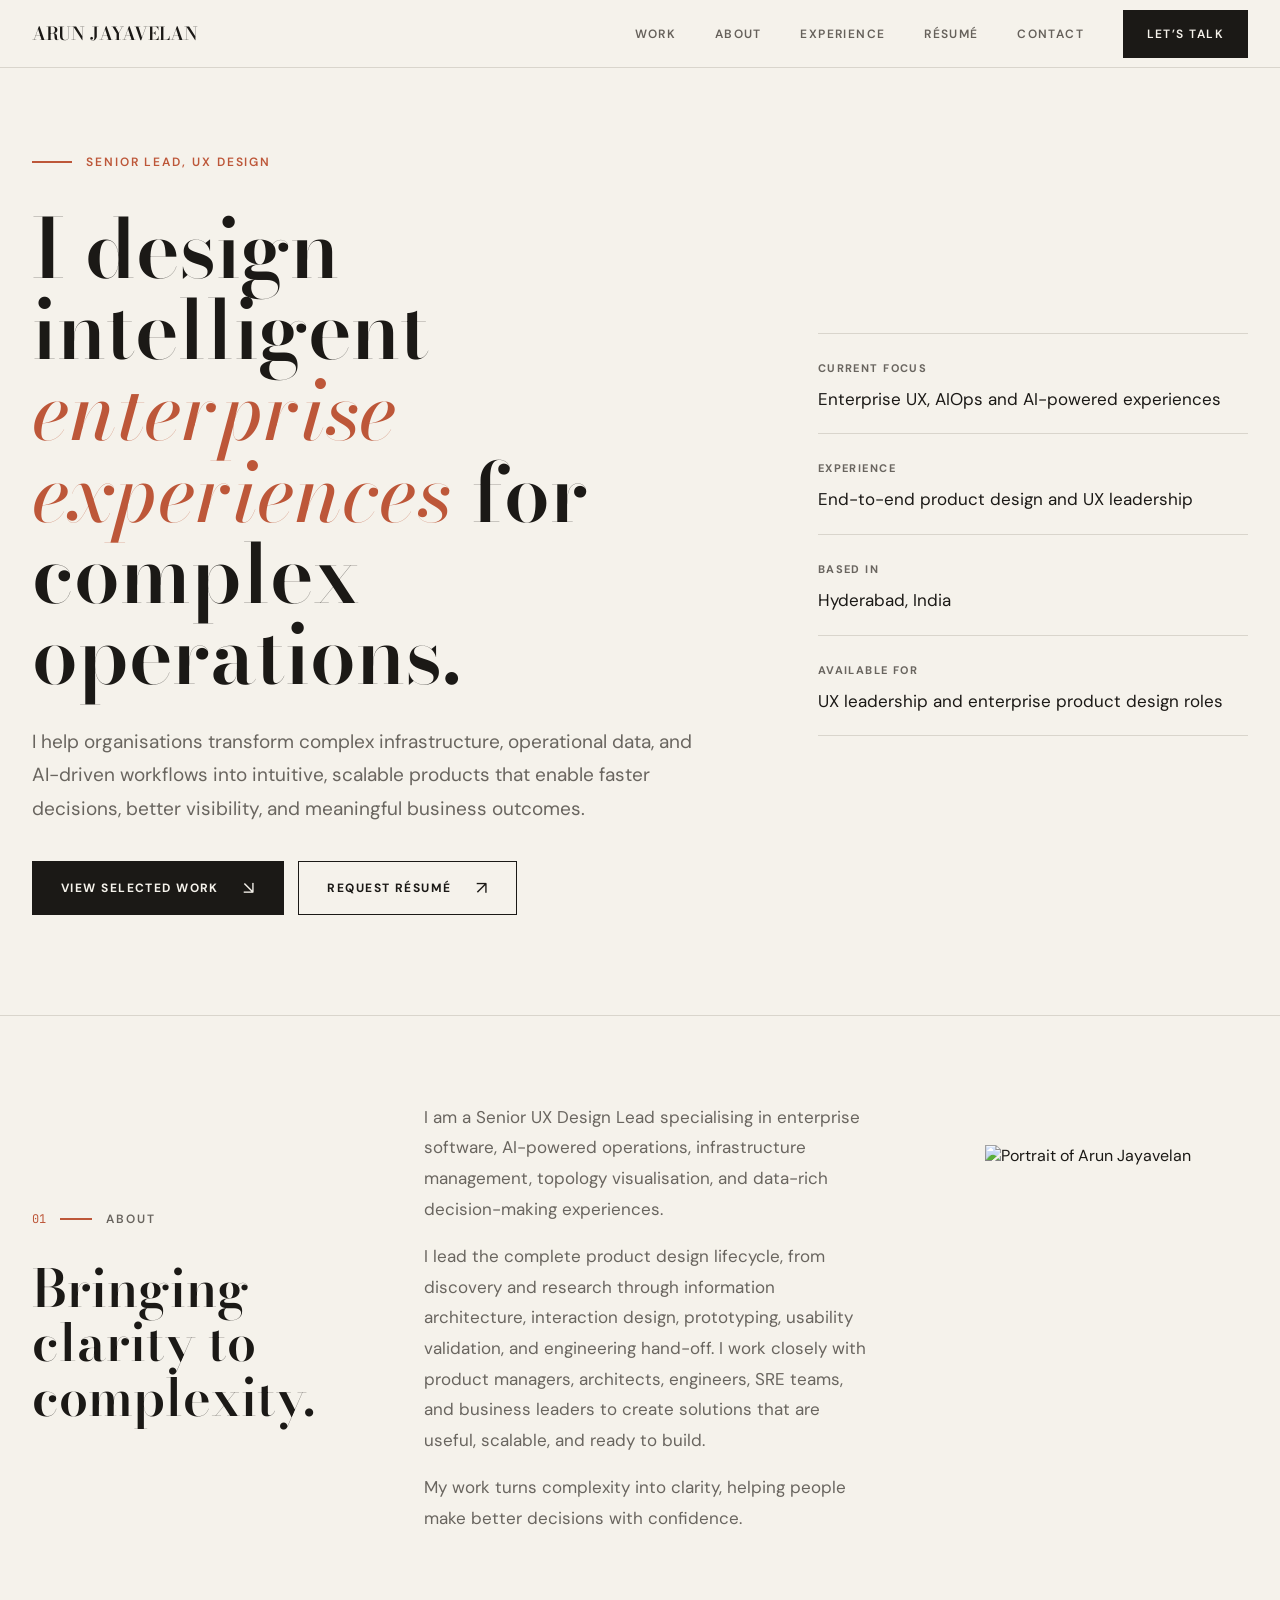
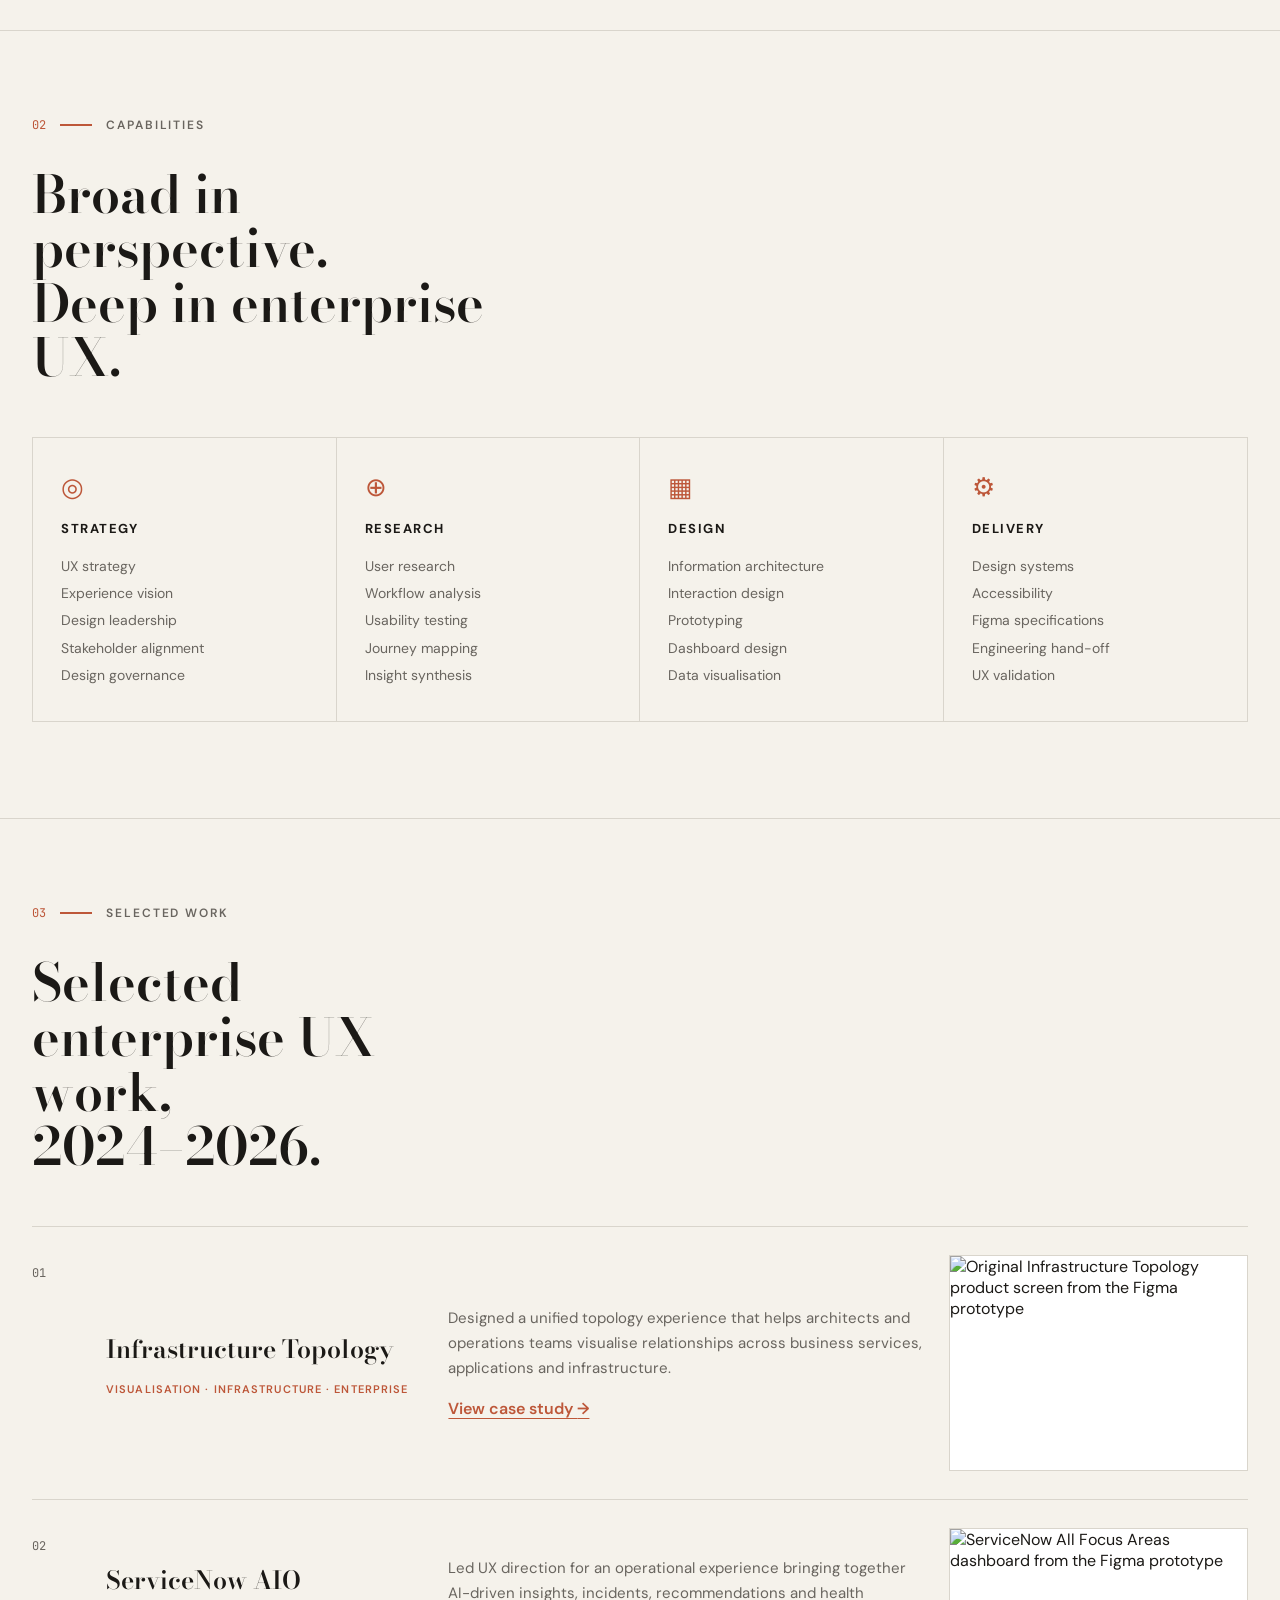
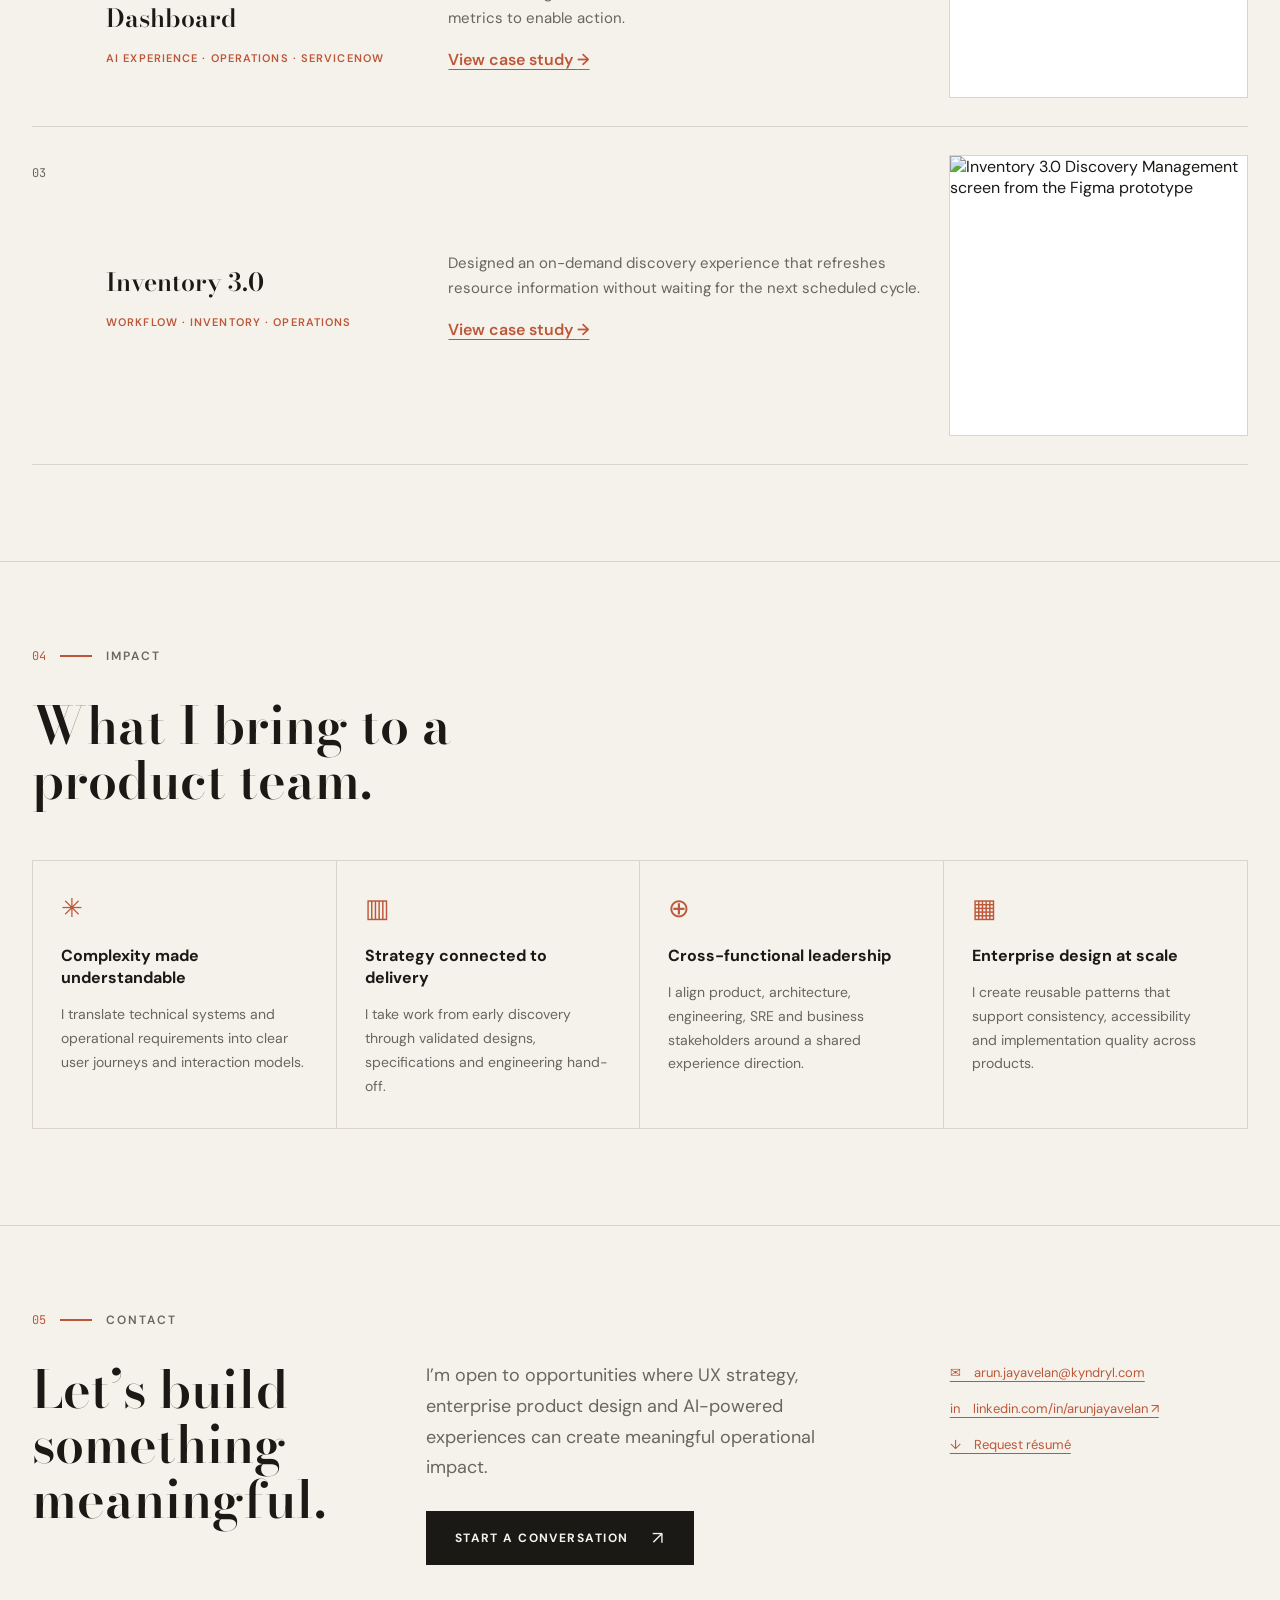
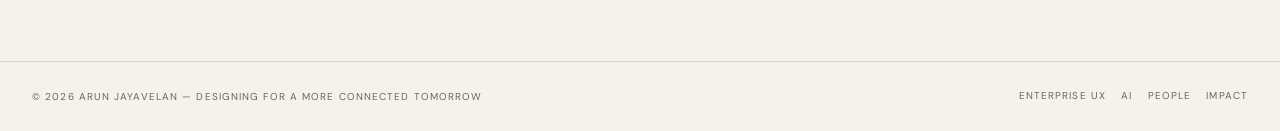
==== portfolio.html @ 4ee58aa1 "Add files via upload" ====
<!doctype html>
<html lang="en">
  <head>
    <meta charset="utf-8" />
    <meta name="viewport" content="width=device-width, initial-scale=1" />
    <meta name="theme-color" content="#f5f2eb" />
    <meta name="description" content="Arun Jayavelan is a senior UX design lead shaping enterprise and AI-powered experiences." />
    <title>Arun Jayavelan | Senior Lead, UX Design</title>
    <link rel="preconnect" href="https://fonts.googleapis.com" />
    <link rel="preconnect" href="https://fonts.gstatic.com" crossorigin />
    <link href="https://fonts.googleapis.com/css2?family=Bodoni+Moda:opsz,wght@6..96,500;6..96,600&family=DM+Sans:wght@400;500;600;700&family=JetBrains+Mono:wght@400;500&display=swap" rel="stylesheet" />
    <link rel="stylesheet" href="portfolio.css?v=20261006-thumbnails" />
  </head>
  <body>
    <a class="skip-link" href="#main">Skip to content</a>
    <header class="site-header">
      <a class="wordmark" href="#top">ARUN JAYAVELAN</a>
      <button class="menu-toggle" type="button" aria-expanded="false" aria-controls="primary-nav" aria-label="Open navigation"><span></span><span></span></button>
      <nav class="primary-nav" id="primary-nav" aria-label="Main navigation">
        <a href="#work">Work</a><a href="#about">About</a><a href="#impact">Experience</a>
        <a href="mailto:arun.jayavelan@kyndryl.com?subject=Resume%20request">Résumé</a><a href="#contact">Contact</a><a class="nav-cta" href="#contact">Let’s talk</a>
      </nav>
    </header>
    <main id="main">
      <section class="hero section-wrap" id="top">
        <div class="hero-copy">
          <p class="eyebrow"><i></i>Senior lead, UX design</p>
          <h1>I design intelligent <em>enterprise experiences</em> for complex operations.</h1>
          <p class="hero-intro">I help organisations transform complex infrastructure, operational data, and AI-driven workflows into intuitive, scalable products that enable faster decisions, better visibility, and meaningful business outcomes.</p>
          <div class="hero-actions"><a class="button button-dark" href="#work">View selected work <span>↘</span></a><a class="button button-outline" href="mailto:arun.jayavelan@kyndryl.com?subject=Resume%20request">Request résumé <span>↗</span></a></div>
        </div>
        <aside class="hero-facts" aria-label="Profile summary">
          <div><span>Current focus</span><p>Enterprise UX, AIOps and AI-powered experiences</p></div><div><span>Experience</span><p>End-to-end product design and UX leadership</p></div><div><span>Based in</span><p>Hyderabad, India</p></div><div><span>Available for</span><p>UX leadership and enterprise product design roles</p></div>
        </aside>
      </section>
      <section class="section about-section" id="about">
        <div class="section-wrap about-grid"><div><p class="section-label"><b>01</b><i></i>About</p><h2>Bringing clarity to complexity.</h2></div><div class="about-copy"><p>I am a Senior UX Design Lead specialising in enterprise software, AI-powered operations, infrastructure management, topology visualisation, and data-rich decision-making experiences.</p><p>I lead the complete product design lifecycle, from discovery and research through information architecture, interaction design, prototyping, usability validation, and engineering hand-off. I work closely with product managers, architects, engineers, SRE teams, and business leaders to create solutions that are useful, scalable, and ready to build.</p><p>My work turns complexity into clarity, helping people make better decisions with confidence.</p></div><img class="portrait-photo" src="assets/figma-originals/arun-portrait-original.png" alt="Portrait of Arun Jayavelan" width="1024" height="1536" loading="lazy" /></div>
      </section>
      <section class="section capabilities-section" id="capabilities"><div class="section-wrap"><p class="section-label"><b>02</b><i></i>Capabilities</p><h2>Broad in perspective.<br />Deep in enterprise UX.</h2><div class="capability-grid">
        <article><span>◎</span><h3>Strategy</h3><p>UX strategy<br />Experience vision<br />Design leadership<br />Stakeholder alignment<br />Design governance</p></article><article><span>⊕</span><h3>Research</h3><p>User research<br />Workflow analysis<br />Usability testing<br />Journey mapping<br />Insight synthesis</p></article><article><span>▦</span><h3>Design</h3><p>Information architecture<br />Interaction design<br />Prototyping<br />Dashboard design<br />Data visualisation</p></article><article><span>⚙</span><h3>Delivery</h3><p>Design systems<br />Accessibility<br />Figma specifications<br />Engineering hand-off<br />UX validation</p></article>
      </div></div></section>
      <section class="section work-section" id="work"><div class="section-wrap"><p class="section-label"><b>03</b><i></i>Selected work</p><h2>Selected enterprise UX work,<br />2024–2026.</h2><div class="project-list">
        <article class="project-row"><span class="project-number">01</span><div class="project-title"><h3>Infrastructure Topology</h3><p>Visualisation · Infrastructure · Enterprise</p></div><div class="project-summary"><p>Designed a unified topology experience that helps architects and operations teams visualise relationships across business services, applications and infrastructure.</p><a href="case-study.html">View case study <span>→</span></a></div><a class="project-visual topology-visual" href="case-study.html" aria-label="Explore Infrastructure Topology case study"><img src="assets/figma-originals/topology-original.png" alt="Original Infrastructure Topology product screen from the Figma prototype" loading="lazy" /></a></article>
        <article class="project-row"><span class="project-number">02</span><div class="project-title"><h3>ServiceNow AIO Dashboard</h3><p>AI experience · Operations · ServiceNow</p></div><div class="project-summary"><p>Led UX direction for an operational experience bringing together AI-driven insights, incidents, recommendations and health metrics to enable action.</p><a href="servicenow-case-study.html">View case study <span>→</span></a></div><a class="project-visual insight-visual" href="servicenow-case-study.html" aria-label="Explore ServiceNow AIO Dashboard"><img src="assets/figma-originals/servicenow-original.png?v=20261006" alt="ServiceNow All Focus Areas dashboard from the Figma prototype" loading="lazy" /></a></article>
        <article class="project-row"><span class="project-number">03</span><div class="project-title"><h3>Inventory 3.0</h3><p>Workflow · Inventory · Operations</p></div><div class="project-summary"><p>Designed an on-demand discovery experience that refreshes resource information without waiting for the next scheduled cycle.</p><a href="inventory-case-study.html">View case study <span>→</span></a></div><a class="project-visual inventory-visual" href="inventory-case-study.html" aria-label="Explore Inventory 3.0"><img src="assets/figma-originals/inventory-original.png?v=20261006" alt="Inventory 3.0 Discovery Management screen from the Figma prototype" loading="lazy" /></a></article>
      </div></div></section>
      <section class="section impact-section" id="impact"><div class="section-wrap"><p class="section-label"><b>04</b><i></i>Impact</p><h2>What I bring to a product team.</h2><div class="impact-grid"><article><span>✳</span><h3>Complexity made understandable</h3><p>I translate technical systems and operational requirements into clear user journeys and interaction models.</p></article><article><span>▥</span><h3>Strategy connected to delivery</h3><p>I take work from early discovery through validated designs, specifications and engineering hand-off.</p></article><article><span>⊕</span><h3>Cross-functional leadership</h3><p>I align product, architecture, engineering, SRE and business stakeholders around a shared experience direction.</p></article><article><span>▦</span><h3>Enterprise design at scale</h3><p>I create reusable patterns that support consistency, accessibility and implementation quality across products.</p></article></div></div></section>
      <section class="section contact-section" id="contact"><div class="section-wrap contact-grid"><div><p class="section-label"><b>05</b><i></i>Contact</p><h2>Let’s build something meaningful.</h2></div><div class="contact-copy"><p>I’m open to opportunities where UX strategy, enterprise product design and AI-powered experiences can create meaningful operational impact.</p><a class="button button-dark" href="mailto:arun.jayavelan@kyndryl.com">Start a conversation <span>↗</span></a></div><address><a href="mailto:arun.jayavelan@kyndryl.com">✉　arun.jayavelan@kyndryl.com</a><a href="https://www.linkedin.com/in/arunjayavelan" target="_blank" rel="noreferrer">in　linkedin.com/in/arunjayavelan ↗</a><a href="mailto:arun.jayavelan@kyndryl.com?subject=Resume%20request">↓　Request résumé</a></address></div></section>
    </main>
    <footer class="site-footer"><span>© 2026 ARUN JAYAVELAN — DESIGNING FOR A MORE CONNECTED TOMORROW</span><span>ENTERPRISE UX　 AI　 PEOPLE　 IMPACT</span></footer>
    <script src="portfolio.js"></script>
  </body>
</html>
---- portfolio.css ----
:root{color-scheme:light;--paper:#f5f2eb;--paper-deep:#ede9df;--ink:#1b1916;--muted:#77736d;--line:#d9d5cc;--accent:#bd5739;--serif:"Bodoni Moda","Times New Roman",serif;--sans:"DM Sans",sans-serif;--mono:"JetBrains Mono",monospace;--page-width:1440px}*{box-sizing:border-box}html{scroll-behavior:smooth;scroll-padding-top:84px}body{margin:0;background:var(--paper);color:var(--ink);font-family:var(--sans);font-size:16px;-webkit-font-smoothing:antialiased}a{color:inherit}p{margin-top:0}.skip-link{position:fixed;z-index:20;left:16px;top:12px;padding:10px 14px;background:var(--ink);color:var(--paper);transform:translateY(-160%)}.skip-link:focus{transform:translateY(0)}.site-header{position:sticky;z-index:10;top:0;min-height:68px;padding:0 max(32px,calc((100vw - var(--page-width))/2));display:flex;align-items:center;justify-content:space-between;gap:32px;background:rgba(245,242,235,.96);border-bottom:1px solid var(--line);backdrop-filter:blur(12px)}.wordmark{text-decoration:none;font-family:var(--serif);font-size:18px;font-weight:600;white-space:nowrap}.primary-nav{display:flex;align-items:center;gap:clamp(20px,3vw,48px)}.primary-nav a{text-decoration:none;font-size:12px;font-weight:600;letter-spacing:.12em;text-transform:uppercase;color:#66615b}.primary-nav a:hover,.primary-nav a:focus-visible{color:var(--accent)}.primary-nav .nav-cta{padding:16px 24px;background:var(--ink);color:var(--paper)}.menu-toggle{display:none}.section-wrap{width:min(calc(100% - 64px),var(--page-width));margin-inline:auto}.hero{min-height:690px;display:grid;grid-template-columns:minmax(0,1.35fr) minmax(310px,.85fr);gap:8vw;align-items:center;padding-block:86px 100px}.eyebrow,.section-label{display:flex;align-items:center;gap:14px;margin:0 0 38px;color:var(--accent);font-size:12px;font-weight:600;letter-spacing:.16em;text-transform:uppercase}.eyebrow i,.section-label i{display:inline-block;width:40px;height:2px;background:var(--accent)}h1,h2,h3{margin-top:0}.hero h1{max-width:820px;margin:0;font-family:var(--serif);font-size:82px;font-weight:600;line-height:.99}.hero h1 em,.case-hero h1 em{color:var(--accent);font-weight:500}.hero-intro{max-width:690px;margin:30px 0 0;color:var(--muted);font-size:19px;line-height:1.75}.hero-actions{display:flex;flex-wrap:wrap;gap:14px;margin-top:36px}.button{display:inline-flex;min-height:54px;align-items:center;justify-content:center;gap:24px;padding:0 28px;border:1px solid var(--ink);font-size:12px;font-weight:700;letter-spacing:.12em;text-decoration:none;text-transform:uppercase;transition:background .2s,color .2s,border-color .2s}.button span{font-size:18px;font-weight:400}.button-dark{background:var(--ink);color:var(--paper)}.button-dark:hover,.button-dark:focus-visible{background:var(--accent);border-color:var(--accent)}.button-outline{background:transparent}.button-outline:hover,.button-outline:focus-visible{background:var(--ink);color:var(--paper)}.hero-facts{border-top:1px solid var(--line)}.hero-facts>div{padding:22px 0;border-bottom:1px solid var(--line)}.hero-facts span,.case-facts span{color:var(--muted);font-size:11px;font-weight:700;letter-spacing:.13em;text-transform:uppercase}.hero-facts p{margin:10px 0 0;font-size:17px;line-height:1.45}.section{border-top:1px solid var(--line);padding-block:86px 96px}.section-label{margin-bottom:34px;color:var(--muted)}.section-label b{color:var(--accent);font-family:var(--mono);font-size:12px;font-weight:400;letter-spacing:0}.section-label i{width:32px}.section h2,.case-section h2{max-width:470px;margin:0;font-family:var(--serif);font-size:52px;font-weight:600;line-height:1.05}.about-grid{display:grid;grid-template-columns:.8fr 1.15fr .75fr;gap:6vw;align-items:center}.about-copy{color:var(--muted);font-size:17px;line-height:1.8}.about-copy p:last-child{margin-bottom:0}.portrait-placeholder{min-height:320px;display:flex;flex-direction:column;align-items:center;justify-content:center;gap:12px;background:#dedbd3;color:var(--accent)}.portrait-placeholder span{font-family:var(--serif);font-size:90px;line-height:1}.portrait-placeholder small{color:#625e58;font-family:var(--mono);font-size:10px}.capabilities-section h2,.work-section h2,.impact-section h2{margin-bottom:52px}.capability-grid,.impact-grid{display:grid;grid-template-columns:repeat(4,1fr);border:1px solid var(--line)}.capability-grid article{min-height:270px;padding:32px 28px;border-right:1px solid var(--line)}.capability-grid article:last-child,.impact-grid article:last-child{border:0}.capability-grid article>span,.impact-grid article>span{display:block;min-height:34px;color:var(--accent);font-size:26px}.capability-grid h3{margin:16px 0;font-size:13px;letter-spacing:.12em;text-transform:uppercase}.capability-grid p{margin:0;color:var(--muted);font-size:14px;line-height:1.95}.project-row{display:grid;grid-template-columns:48px minmax(220px,.9fr) minmax(280px,1.35fr) minmax(230px,.85fr);gap:26px;align-items:center;min-height:220px;padding:28px 0;border-top:1px solid var(--line)}.project-row:last-child{border-bottom:1px solid var(--line)}.project-number{align-self:start;padding-top:10px;color:var(--muted);font-family:var(--mono);font-size:12px}.project-title h3{margin:0 0 14px;font-family:var(--serif);font-size:25px;font-weight:600}.project-title p{margin:0;color:var(--accent);font-size:11px;font-weight:600;letter-spacing:.1em;text-transform:uppercase}.project-summary p{margin:0 0 18px;color:var(--muted);font-size:15px;line-height:1.65}.project-summary a{color:var(--accent);font-weight:600;text-decoration-thickness:1px;text-underline-offset:4px}.project-visual{position:relative;height:144px;overflow:hidden;display:block;background:#e9e5dc;border:1px solid var(--line);text-decoration:none}.visual-arrow{position:absolute;right:10px;top:10px;width:30px;height:30px;display:grid;place-items:center;background:var(--paper);opacity:0;transform:translate(-4px,4px);transition:.2s}.project-visual:hover .visual-arrow{opacity:1;transform:none}.window-head{display:flex;justify-content:space-between;gap:8px;padding:13px;background:#f8f7f3;border-bottom:1px solid var(--line);font-size:9px}.window-head span{color:var(--muted);font-size:8px}.node-map{position:relative;height:105px;margin:8px 16px;background:radial-gradient(circle,#f5f3ed,transparent 68%)}.node-map:before{position:absolute;inset:12px 24px;content:"";background:linear-gradient(30deg,transparent 49.5%,#c5beb3 50%,transparent 50.5%),linear-gradient(150deg,transparent 49.5%,#c5beb3 50%,transparent 50.5%),linear-gradient(90deg,transparent 49.5%,#c5beb3 50%,transparent 50.5%)}.node-map i{position:absolute;width:13px;height:13px;border:2px solid #6d9c7b;border-radius:50%;background:#edf4eb}.node-map i:nth-child(1){left:9%;top:10%}.node-map i:nth-child(2){left:28%;top:46%;border-color:var(--accent)}.node-map i:nth-child(3){left:45%;top:14%}.node-map i:nth-child(4){left:65%;top:43%;border-color:var(--accent)}.node-map i:nth-child(5){right:7%;top:12%}.node-map i:nth-child(6){left:8%;bottom:7%}.node-map i:nth-child(7){left:48%;bottom:8%}.node-map i:nth-child(8){right:10%;bottom:10%}.node-map i:nth-child(n+9){width:8px;height:8px}.node-map i:nth-child(9){left:18%;top:68%}.node-map i:nth-child(10){left:38%;top:60%}.node-map i:nth-child(11){left:60%;top:14%}.node-map i:nth-child(12){left:82%;top:62%}.node-map i:nth-child(13){left:20%;top:20%}.node-map i:nth-child(14){left:77%;top:28%}.insight-visual{padding:12px;background:#f9f8f4}.insight-head{display:flex;justify-content:space-between;padding:6px;background:#eeece8;font-size:10px}.insight-head span{color:var(--accent);font-size:17px}.metric-row{display:grid;grid-template-columns:repeat(3,1fr);gap:6px;margin-top:8px}.metric-row i{padding:7px;background:white;border:1px solid var(--line);font-style:normal}.metric-row small,.metric-row b{display:block}.metric-row small{color:var(--muted);font-size:6px}.metric-row b{margin-top:5px;color:var(--accent);font-size:14px}.insight-bars{display:flex;gap:5px;margin-top:7px}.insight-bars i{height:23px;flex:1;background:#e8e4dc}.inventory-visual img{width:100%;height:100%;object-fit:cover;object-position:center 36%}.impact-grid article{min-height:250px;padding:30px 28px;border-right:1px solid var(--line)}.impact-grid h3{margin:20px 0 14px;font-size:16px;line-height:1.4}.impact-grid p{margin:0;color:var(--muted);font-size:14px;line-height:1.7}.contact-grid{display:grid;grid-template-columns:.85fr 1.2fr .8fr;gap:6vw;align-items:start}.contact-grid h2{max-width:400px}.contact-copy{padding-top:48px}.contact-copy p{margin-bottom:28px;color:var(--muted);font-size:18px;line-height:1.7}.contact-grid address{display:grid;gap:18px;padding-top:52px;font-style:normal}.contact-grid address a{color:var(--accent);font-size:13px;text-underline-offset:4px;overflow-wrap:anywhere}.site-footer{min-height:70px;display:flex;justify-content:space-between;gap:20px;align-items:center;padding:18px max(32px,calc((100vw - var(--page-width))/2));border-top:1px solid var(--line);color:var(--muted);font-size:10px;letter-spacing:.11em}
.secondary-cases{padding-block:30px}.secondary-case{display:grid;grid-template-columns:.42fr 1fr .8fr;gap:8vw;align-items:center;padding-block:70px;border-bottom:1px solid var(--line);scroll-margin-top:90px}.secondary-case .section-label{align-self:start}.secondary-case h2{margin:0 0 20px;font-family:var(--serif);font-size:38px;line-height:1.08}.secondary-case p:not(.section-label):not(.secondary-meta){color:var(--muted);font-size:15px;line-height:1.75}.secondary-case .secondary-meta{color:var(--accent);font-size:10px;font-weight:600;letter-spacing:.1em;text-transform:uppercase}.secondary-case .back-link{margin:12px 0 0}.secondary-visual{width:100%;height:180px;border:1px solid var(--line)}.inventory-image{object-fit:cover;object-position:center 33%}.secondary-visual.insight-visual{padding:12px;background:#f9f8f4}
/* Case study */
.back-link{display:inline-block;margin-bottom:50px;color:var(--muted);font-family:var(--mono);font-size:11px;text-decoration:none}.back-link:hover{color:var(--accent)}.case-hero{padding-block:48px 0}.case-hero-grid{display:grid;grid-template-columns:minmax(0,.9fr) minmax(450px,1.1fr);gap:6vw;align-items:center}.case-hero .eyebrow{margin-bottom:30px}.case-hero h1{margin:0;font-family:var(--serif);font-size:68px;font-weight:600;line-height:1.02}.case-deck{max-width:590px;margin:25px 0 0;color:var(--muted);font-size:18px;line-height:1.7}.case-preview{padding:18px;background:#e8e4dc;border:1px solid var(--line)}.preview-toolbar{display:flex;justify-content:space-between;gap:12px;padding:12px;background:#f8f7f3;font-size:10px}.preview-toolbar span,.preview-meta{color:var(--muted)}.preview-meta{display:flex;justify-content:space-between;gap:10px;padding:12px;font-family:var(--mono);font-size:8px}.network-canvas{padding:10px;background:#f9f8f4}.network-canvas svg{display:block;width:100%;height:auto}.network-links{fill:none;stroke:#c6c1b8;stroke-width:1.5}.node circle{fill:#f9f8f4;stroke-width:3}.node.healthy circle{stroke:#6d9c7b}.node.critical circle{fill:#f4e7e2;stroke:var(--accent)}.node.unknown circle{stroke:#aaa59c}.node-labels{fill:#615d56;font:9px var(--sans)}.case-preview>small{display:block;padding:9px 10px;color:var(--muted);font-family:var(--mono);font-size:8px}.case-facts{display:grid;grid-template-columns:1.1fr .6fr 1.2fr 1fr;gap:35px;margin-top:58px;padding:24px 0 30px;border-block:1px solid var(--line)}.case-facts p{margin:10px 0 0;font-size:14px;line-height:1.6}.case-section{display:grid;grid-template-columns:.42fr 1fr;gap:8vw;padding-block:96px;border-bottom:1px solid var(--line)}.case-section>.section-label{align-self:start;margin-top:10px}.case-section h2{max-width:none;margin-bottom:28px;font-size:42px}.case-body>p{max-width:900px;color:var(--muted);font-size:16px;line-height:1.85}.stakeholder-table{margin-top:36px;border:1px solid var(--line)}.stakeholder-table>div{display:grid;grid-template-columns:.55fr 1.45fr;gap:20px;padding:14px 18px;border-bottom:1px solid var(--line);font-size:14px}.stakeholder-table>div:last-child{border:0}.stakeholder-table .table-head{background:var(--paper-deep);font-family:var(--mono);font-size:10px;letter-spacing:.08em;text-transform:uppercase}.prompt-band,.outcome-band{background:var(--ink);color:var(--paper)}.prompt-band{padding-block:76px 84px}.prompt-band .section-label,.outcome-band .section-label{color:#d28b72}.prompt-band blockquote{max-width:1040px;margin:0;font-family:var(--serif);font-size:45px;font-style:italic;line-height:1.28}.principle-grid{display:grid;grid-template-columns:repeat(3,1fr);border:1px solid var(--line)}.principle-grid article{min-height:220px;padding:24px;border-right:1px solid var(--line)}.principle-grid article:last-child{border:0}.principle-grid article>span,.solution-grid article>span{color:var(--accent);font-family:var(--mono);font-size:11px}.principle-grid h3,.solution-grid h3{margin:24px 0 12px;font-family:var(--serif);font-size:21px;font-weight:500}.principle-grid p,.solution-grid p{margin:0;color:var(--muted);font-size:14px;line-height:1.7}.research-grid{display:grid;grid-template-columns:.7fr 1.3fr;gap:6vw}.research-grid h2{margin-bottom:34px}.mono-label{margin-bottom:18px;color:var(--muted);font-family:var(--mono);font-size:11px}.method-list{display:grid;gap:14px;padding:0;list-style:none}.method-list li{padding-left:15px;border-left:2px solid var(--line);color:var(--muted);font-size:14px;line-height:1.65}.finding-list article{display:grid;grid-template-columns:36px 1fr;gap:20px;padding:18px 0;border-top:1px solid var(--line)}.finding-list article:last-child{border-bottom:1px solid var(--line)}.finding-list span{color:var(--accent);font-family:var(--mono);font-size:11px}.finding-list p{margin:0;font-size:15px;line-height:1.7}.solution-grid{display:grid;grid-template-columns:repeat(3,1fr);gap:26px;margin:38px 0}.solution-grid article{padding-top:20px;border-top:1px solid var(--line)}.solution-grid h3{margin-top:14px}.solution-visual{display:grid;grid-template-columns:150px 1fr;min-height:230px;border:1px solid var(--line);background:#f9f8f4}.solution-visual aside{display:grid;align-content:start;gap:15px;padding:20px 14px;border-right:1px solid var(--line);color:var(--muted);font-size:10px}.solution-visual aside b{margin-bottom:8px;color:var(--ink)}.solution-visual aside .selected{color:var(--accent)}.solution-main{padding:22px}.mini-heading{display:flex;justify-content:space-between;gap:12px;font-size:10px}.mini-heading span{color:var(--muted)}.mini-flow{display:flex;align-items:center;justify-content:space-around;gap:8px;margin-top:45px}.mini-flow i{padding:12px 14px;border:1px solid var(--line);background:white;font-size:10px;font-style:normal}.mini-flow .flagged{border-color:var(--accent);color:var(--accent)}.mini-flow span{width:min(8vw,68px);height:1px;background:var(--accent)}.mini-chart{height:50px;display:flex;align-items:end;gap:8px;margin-top:25px;border-bottom:1px solid var(--line)}.mini-chart i{height:44%;flex:1;background:#b7c9c0}.mini-chart i:nth-child(2n){height:72%}.outcome-band{padding-block:80px 88px}.outcome-band .section-wrap{display:grid;grid-template-columns:.42fr 1fr;gap:8vw}.outcome-band .section-label{grid-column:1}.outcome-copy,.metric-grid{grid-column:2}.outcome-copy p{color:#d0cbc2;font-size:17px;line-height:1.8}.outcome-copy p:first-child{color:var(--paper);font-size:20px}.metric-grid{display:grid;grid-template-columns:repeat(3,1fr);margin-top:12px;border:1px solid #383530}.metric-grid article{min-height:245px;padding:22px;border-right:1px solid #383530}.metric-grid article:last-child{border:0}.metric-grid article>span{display:block;padding-bottom:16px;border-bottom:1px solid #383530;color:#d28b72;font-family:var(--mono);font-size:10px;letter-spacing:.12em;text-transform:uppercase}.metric-grid article>div{display:grid;grid-template-columns:auto 1fr;gap:14px;align-items:baseline;margin-top:20px}.metric-grid b{font-family:var(--serif);font-size:30px;white-space:nowrap}.metric-grid p{margin:0;color:#aaa59d;font-family:var(--mono);font-size:10px;line-height:1.6}.related-work{padding-block:75px 90px}.related-links{border-top:1px solid var(--line)}.related-links a{display:grid;grid-template-columns:55px 1fr 1fr 28px;gap:16px;align-items:center;padding:20px 0;border-bottom:1px solid var(--line);text-decoration:none}.related-links span,.related-links small{color:var(--muted);font-family:var(--mono);font-size:10px}.related-links strong{font-family:var(--serif);font-size:20px;font-weight:500}.related-links b{color:var(--accent);font-weight:400}.related-note{margin:18px 0 35px;color:var(--muted);font-size:12px}
@media(max-width:1050px){.site-header{padding-inline:24px}.primary-nav{gap:18px}.primary-nav a{font-size:10px}.section-wrap{width:min(calc(100% - 48px),var(--page-width))}.hero{grid-template-columns:1.2fr .8fr;gap:5vw}.hero h1{font-size:64px}.about-grid{grid-template-columns:.75fr 1.25fr}.portrait-placeholder{grid-column:2;min-height:220px}.project-row{grid-template-columns:34px minmax(185px,.85fr) minmax(240px,1.15fr)}.project-visual{grid-column:2/-1;width:100%;height:180px}.case-hero-grid{grid-template-columns:1fr}.case-preview{min-height:auto}}
@media(max-width:720px){html{scroll-padding-top:72px}.site-header{min-height:62px;padding-inline:20px}.wordmark{font-size:15px}.menu-toggle{width:42px;height:42px;display:grid;align-content:center;justify-content:center;gap:6px;border:1px solid var(--line);background:transparent}.menu-toggle span{width:17px;height:1px;background:var(--ink)}.primary-nav{position:absolute;top:61px;left:0;right:0;display:none;align-items:stretch;gap:0;padding:8px 20px 20px;background:var(--paper);border-bottom:1px solid var(--line)}.primary-nav.is-open{display:grid}.primary-nav a{padding:15px 4px;border-bottom:1px solid var(--line);font-size:11px}.primary-nav .nav-cta{margin-top:12px;padding:15px 18px;text-align:center}.section-wrap{width:calc(100% - 40px)}.hero{min-height:0;grid-template-columns:1fr;gap:48px;padding-block:62px 68px}.eyebrow{margin-bottom:28px;font-size:10px}.hero h1{font-size:48px;line-height:1.02}.hero-intro{margin-top:24px;font-size:16px;line-height:1.7}.hero-actions{gap:10px;margin-top:28px}.button{min-height:50px;padding-inline:17px;font-size:10px;gap:15px}.hero-facts>div{padding:16px 0}.hero-facts p{font-size:15px}.section{padding-block:62px}.about-grid{grid-template-columns:1fr;gap:26px}.section h2,.case-section h2{font-size:38px}.about-copy{font-size:15px}.portrait-placeholder{grid-column:auto;min-height:230px}.capabilities-section h2,.work-section h2,.impact-section h2{margin-bottom:30px}.capability-grid,.impact-grid{grid-template-columns:1fr 1fr}.capability-grid article{min-height:220px;padding:22px 16px;border-bottom:1px solid var(--line)}.capability-grid article:nth-child(2){border-right:0}.capability-grid article:nth-child(n+3){border-bottom:0}.capability-grid p{font-size:12px}.project-row{grid-template-columns:30px 1fr;gap:10px 16px;padding:22px 0}.project-number{grid-row:1/3}.project-title h3{font-size:22px}.project-title p{font-size:9px;line-height:1.6}.project-summary,.project-visual{grid-column:2}.project-summary p{font-size:14px}.project-visual{height:155px}.visual-arrow{opacity:1;transform:none}.impact-grid article{min-height:235px;padding:21px 16px;border-bottom:1px solid var(--line)}.impact-grid article:nth-child(2){border-right:0}.impact-grid article:nth-child(n+3){border-bottom:0}.impact-grid h3{font-size:14px}.impact-grid p{font-size:12px}.contact-grid{grid-template-columns:1fr;gap:10px}.contact-copy,.contact-grid address{padding-top:14px}.contact-copy p{font-size:16px}.site-footer{align-items:flex-start;flex-direction:column;padding:20px;font-size:9px;line-height:1.8}.case-hero{padding-top:26px}.back-link{margin-bottom:32px}.case-hero-grid{gap:30px}.case-hero h1{font-size:46px}.case-deck{font-size:16px}.case-preview{padding:10px}.preview-toolbar{align-items:flex-start;flex-direction:column}.preview-meta{flex-direction:column;font-size:7px}.case-facts{grid-template-columns:1fr 1fr;gap:20px;margin-top:34px}.case-facts p{font-size:12px}.case-section{grid-template-columns:1fr;gap:14px;padding-block:58px}.case-section>.section-label{margin-bottom:8px}.case-section h2{font-size:34px}.case-body>p{font-size:14px}.stakeholder-table>div{grid-template-columns:.75fr 1.25fr;gap:12px;padding:12px;font-size:12px}.prompt-band{padding-block:58px}.prompt-band blockquote{font-size:31px}.principle-grid,.solution-grid,.research-grid{grid-template-columns:1fr;gap:22px}.principle-grid article{min-height:auto;border-right:0;border-bottom:1px solid var(--line)}.principle-grid article:last-child{border-bottom:0}.solution-visual{grid-template-columns:100px 1fr;min-height:190px}.solution-visual aside{padding:16px 10px;font-size:8px}.solution-main{padding:14px 10px}.mini-heading{flex-direction:column;font-size:9px}.mini-flow{gap:4px;margin-top:28px}.mini-flow i{padding:8px 5px;font-size:8px}.mini-flow span{width:12px}.outcome-band{padding-block:58px}.outcome-band .section-wrap{grid-template-columns:1fr;gap:12px}.outcome-band .section-label,.outcome-copy,.metric-grid{grid-column:auto}.outcome-copy p,.outcome-copy p:first-child{font-size:15px}.metric-grid{grid-template-columns:1fr}.metric-grid article{min-height:0;border-right:0;border-bottom:1px solid #383530}.metric-grid article:last-child{border-bottom:0}.metric-grid article>div{grid-template-columns:130px 1fr}.related-links a{grid-template-columns:28px 1fr 20px;gap:8px}.related-links strong{font-size:17px}.related-links small{grid-column:2;grid-row:2}.related-links b{grid-column:3;grid-row:1/3}}
@media(prefers-reduced-motion:reduce){*,*::before,*::after{scroll-behavior:auto!important;transition-duration:.01ms!important;animation-duration:.01ms!important;animation-iteration-count:1!important}}
@media(max-width:720px){.secondary-case{grid-template-columns:1fr;gap:18px;padding-block:48px}.secondary-case h2{font-size:32px}.secondary-case .section-label{margin-bottom:0}.secondary-visual{height:160px}}
.project-visual{height:auto;background-color:#fff}.project-visual img{display:block;width:100%;height:100%;object-fit:contain}.topology-visual{aspect-ratio:2674/1935}.insight-visual{aspect-ratio:1378/1298;padding:0;background:#fff}.inventory-visual{aspect-ratio:2728/1550}.inventory-visual img{object-position:center;object-fit:contain}.case-preview{min-height:0;aspect-ratio:2674/1935;padding:0;background:#fff url("assets/figma-originals/topology-original.png") center/contain no-repeat}.case-preview>*{display:none!important}.secondary-case#servicenow .secondary-visual{height:auto;aspect-ratio:1378/1298;padding:0;background:#fff url("assets/figma-originals/servicenow-original.png") center/contain no-repeat}.secondary-case#servicenow .secondary-visual>*{display:none!important}.secondary-case#inventory .inventory-image{height:auto;aspect-ratio:2728/1550;object-fit:contain;object-position:center}
.solution-visual{display:block;height:auto;min-height:0;aspect-ratio:2674/1935;background:#fff url("assets/figma-originals/topology-original.png") center/contain no-repeat}.solution-visual>*{display:none!important}
.insight-visual,.service-case-art,.secondary-case#servicenow .secondary-visual{aspect-ratio:2728/1550!important;background-image:url("assets/figma-originals/servicenow-original.png?v=20261006")!important}.inventory-visual,.inventory-case-art,.secondary-case#inventory .inventory-image{aspect-ratio:1378/1298!important;background-image:url("assets/figma-originals/inventory-original.png?v=20261006")!important}
:root{--muted:#69655f}body{-webkit-font-smoothing:auto}.portrait-photo{display:block;width:78%;max-width:280px;height:auto;aspect-ratio:2/3;justify-self:center;object-fit:contain}.service-case-art{aspect-ratio:2728/1550!important;background-image:url("assets/figma-originals/servicenow-original.png?v=20261006")!important}.inventory-case-art{aspect-ratio:1378/1298!important;background-image:url("assets/figma-originals/inventory-original.png?v=20261006")!important}.inventory-gallery{display:grid;grid-template-columns:repeat(2,minmax(0,1fr));gap:28px;margin-top:46px}.inventory-gallery figure{margin:0;padding:18px;border:1px solid var(--line);background:#fbfaf7}.inventory-gallery img{display:block;width:100%;height:auto;object-fit:contain}.inventory-gallery figcaption{margin-top:12px;color:var(--muted);font-size:13px;line-height:1.6}@media(max-width:720px){.inventory-gallery{grid-template-columns:1fr}.portrait-photo{width:68%;max-width:260px}}
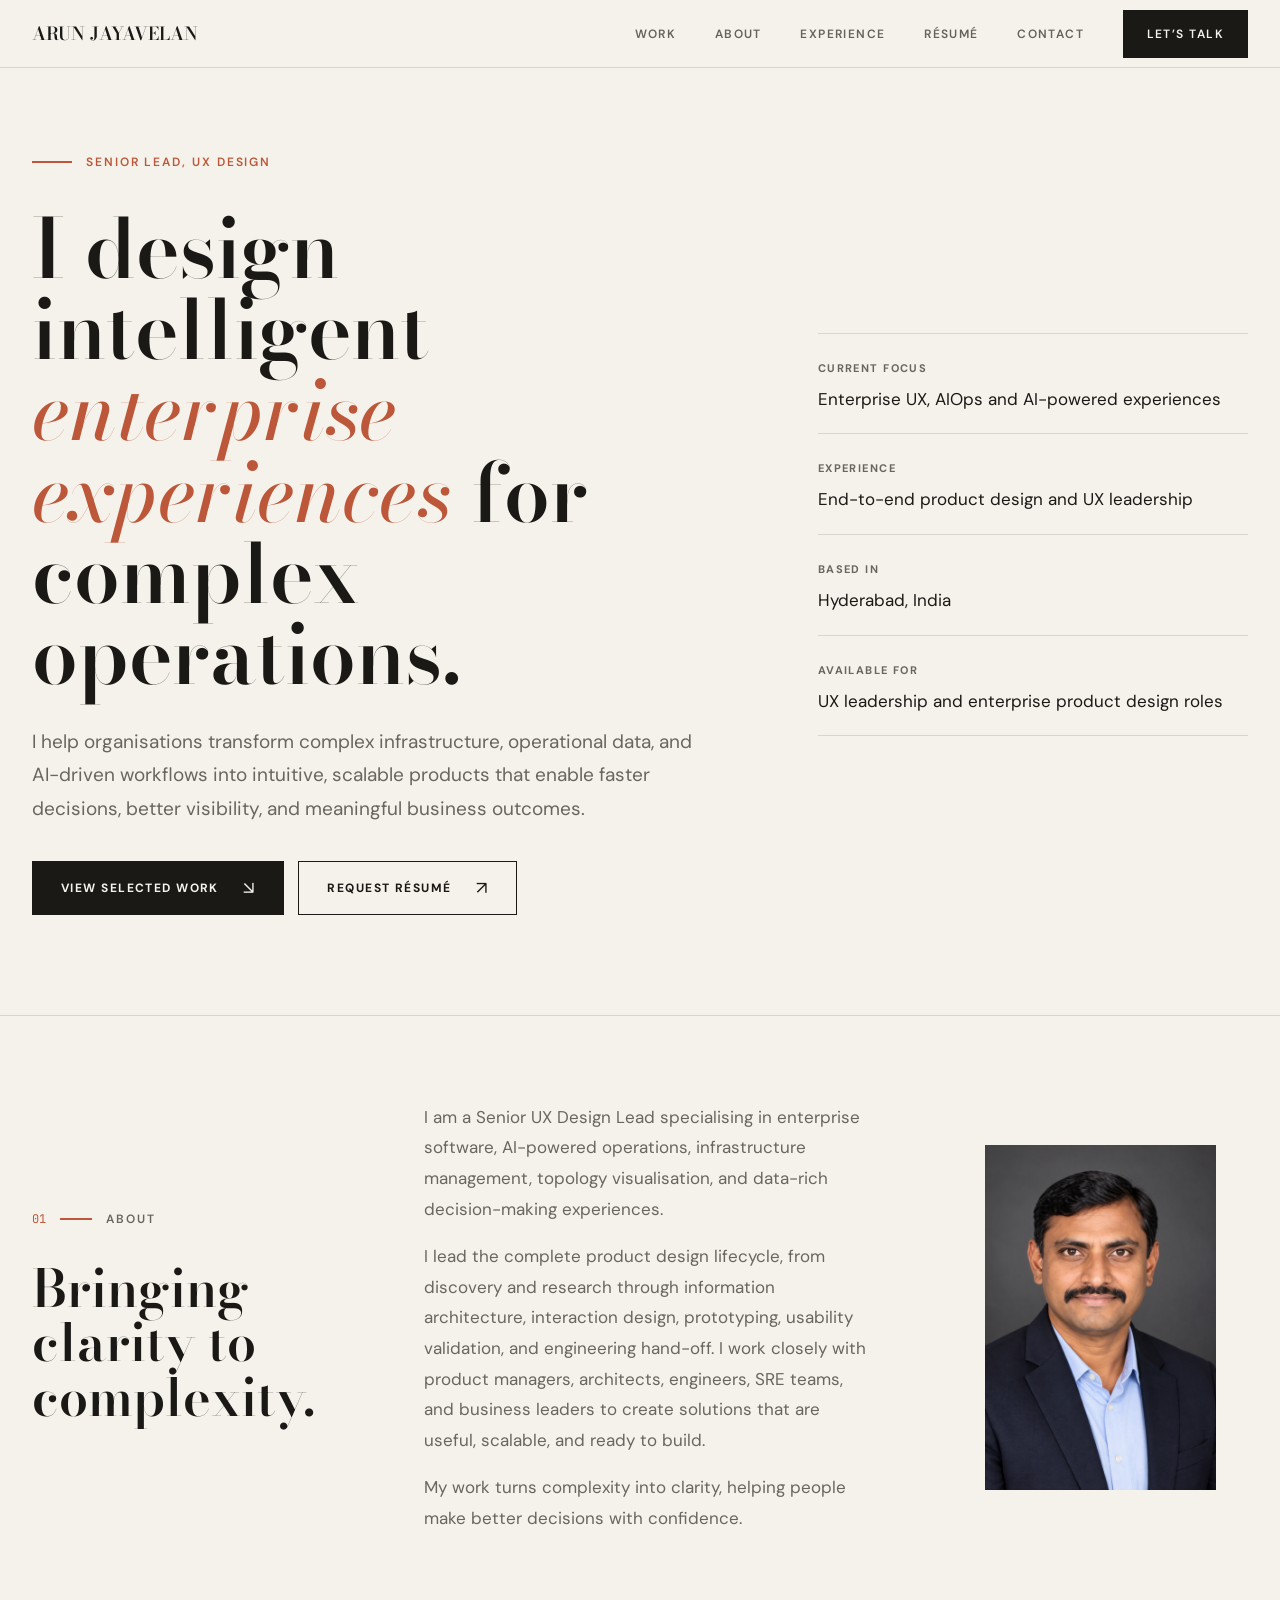
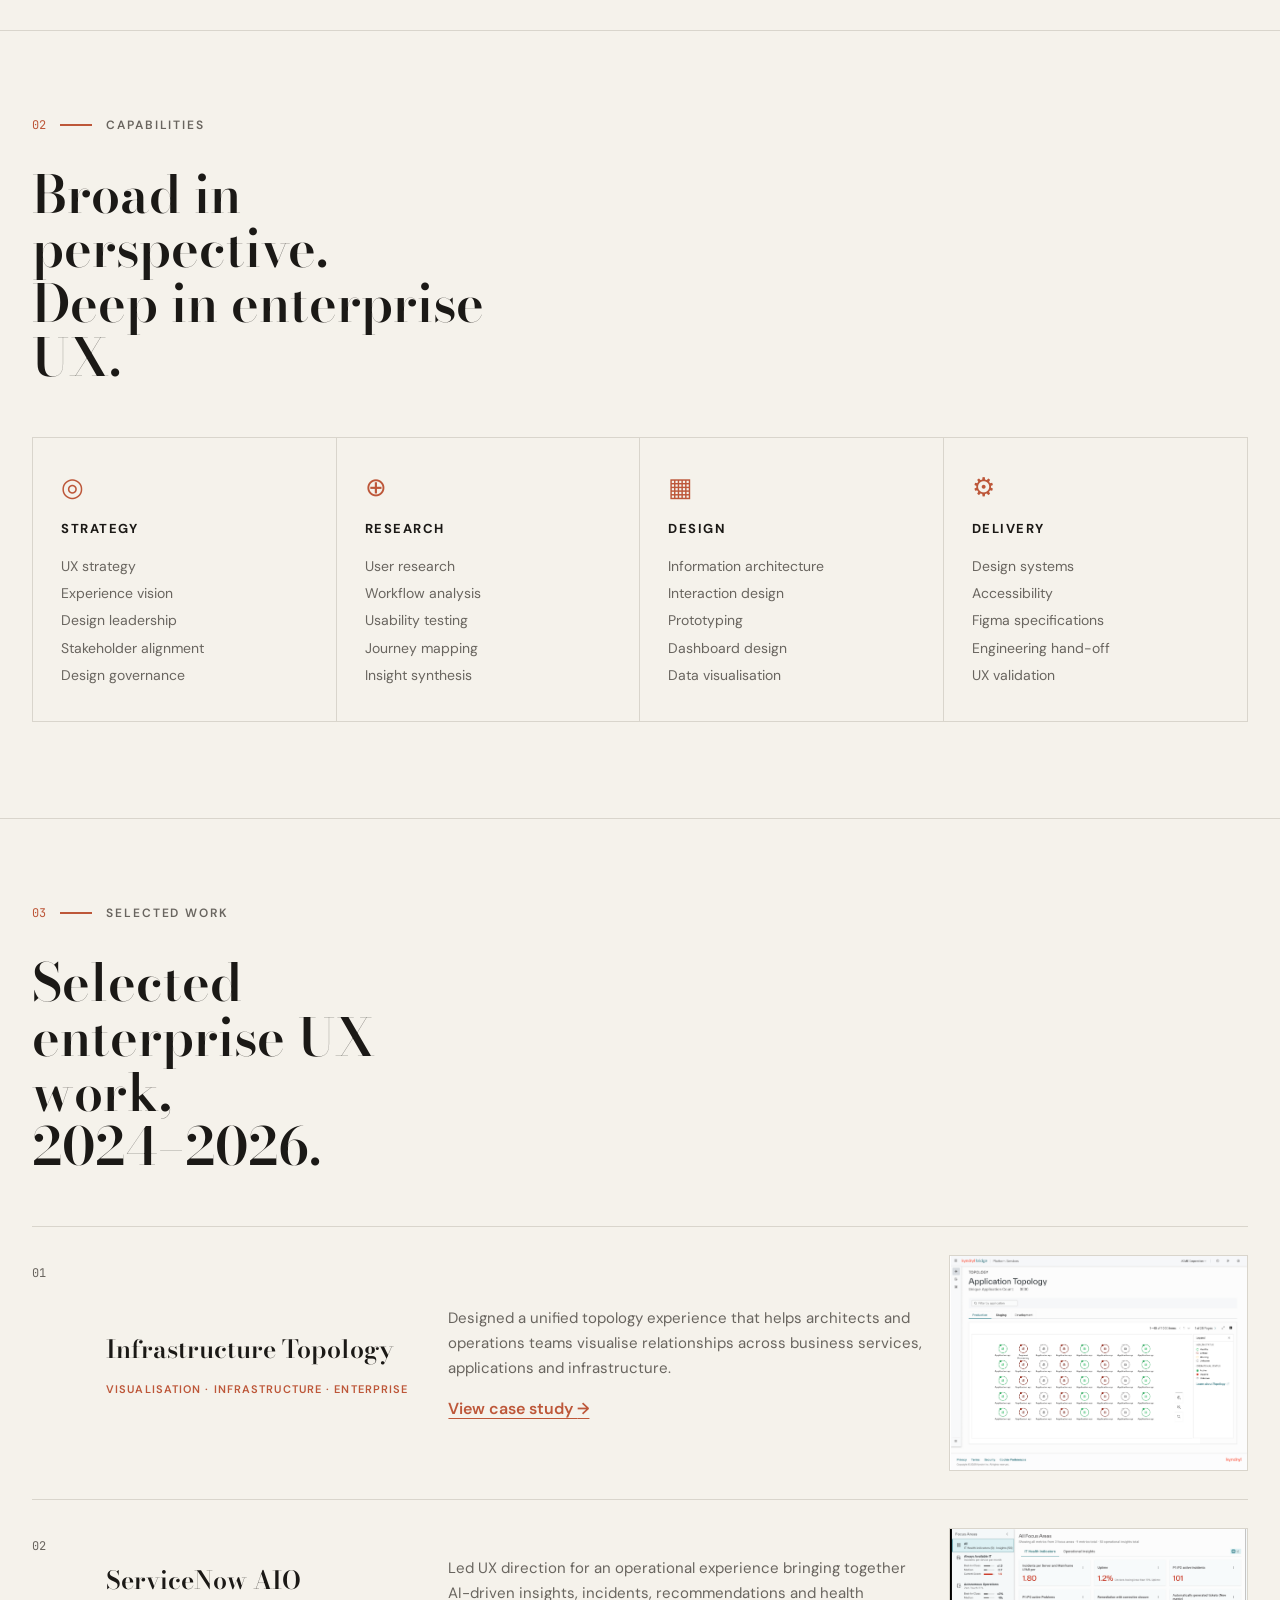
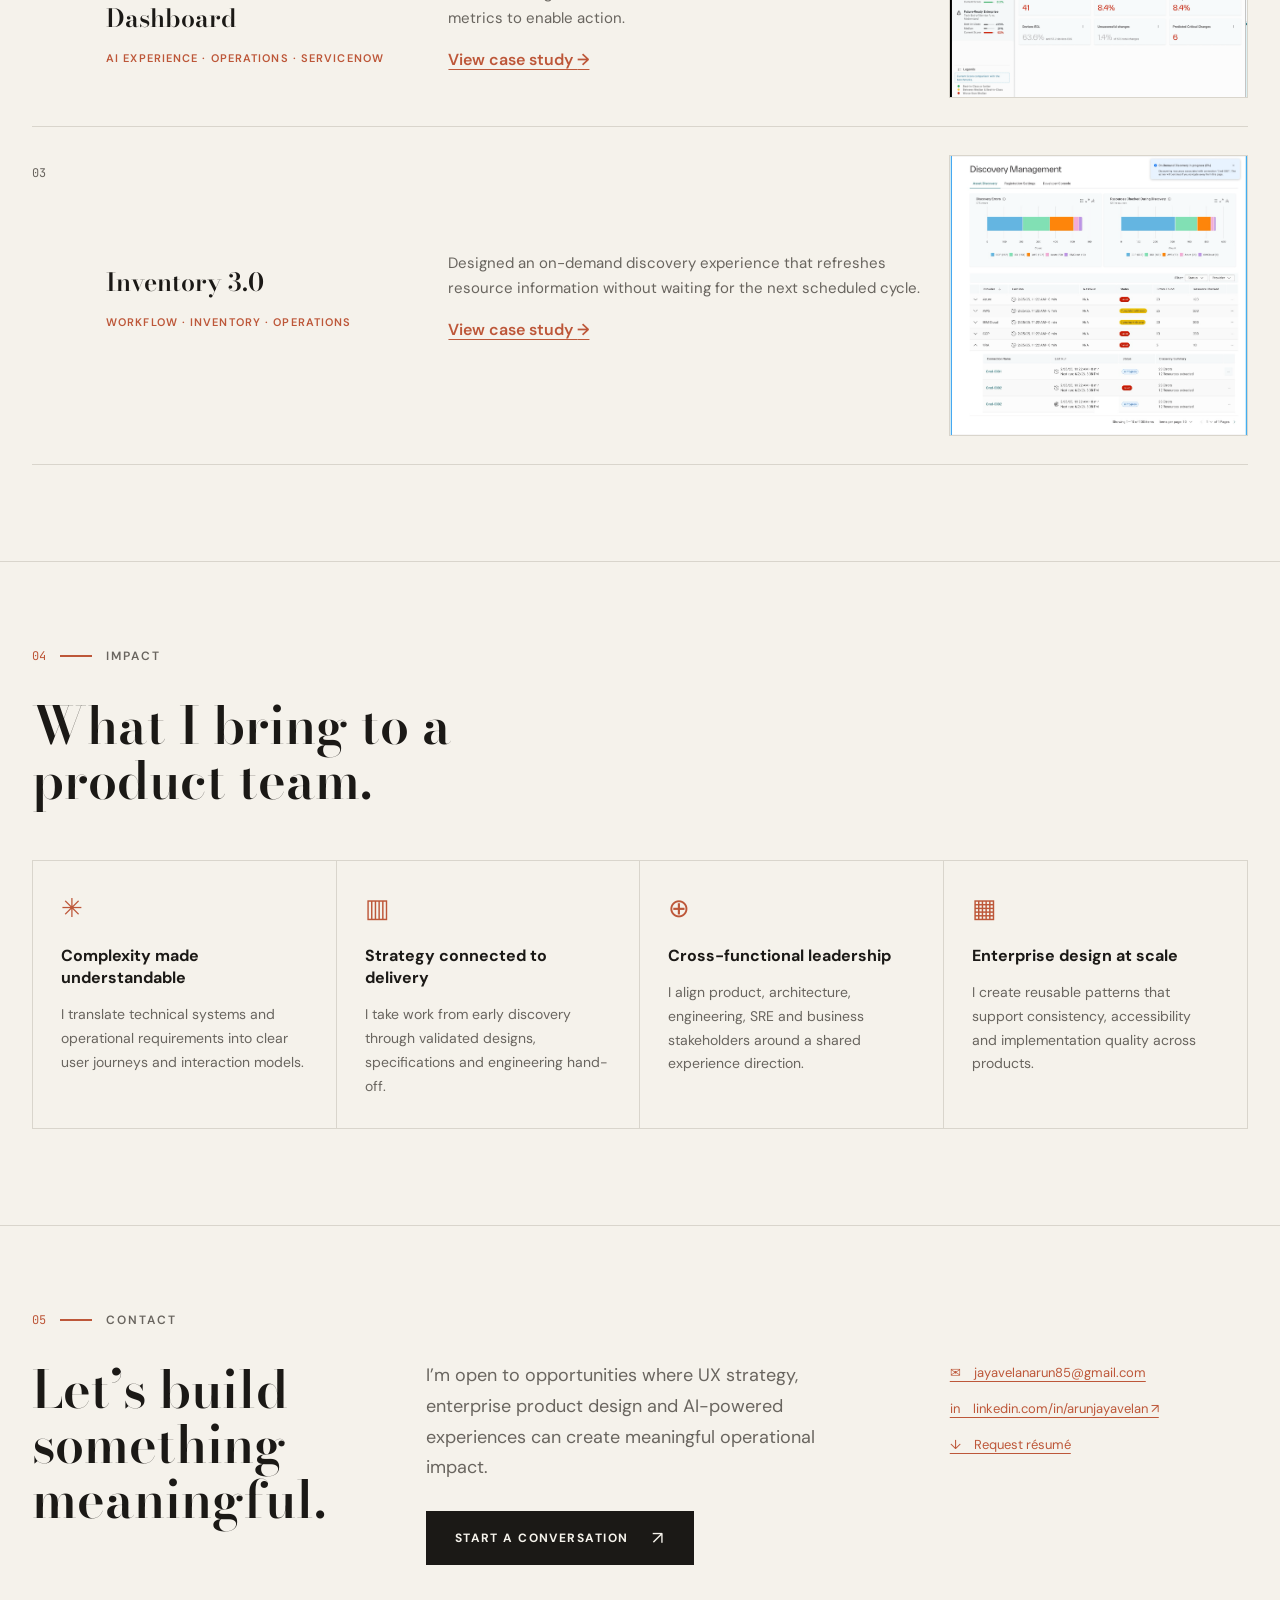
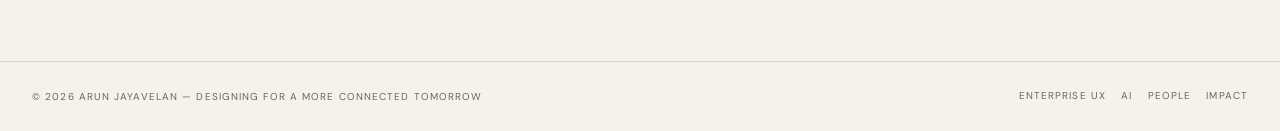
==== commit facf6f1e: "Add files via upload" ====
--- a/portfolio.html
+++ b/portfolio.html
@@ -18,7 +18,7 @@
       <button class="menu-toggle" type="button" aria-expanded="false" aria-controls="primary-nav" aria-label="Open navigation"><span></span><span></span></button>
       <nav class="primary-nav" id="primary-nav" aria-label="Main navigation">
         <a href="#work">Work</a><a href="#about">About</a><a href="#impact">Experience</a>
-        <a href="mailto:arun.jayavelan@kyndryl.com?subject=Resume%20request">Résumé</a><a href="#contact">Contact</a><a class="nav-cta" href="#contact">Let’s talk</a>
+        <a href="assets/Resume.pdf" download>Résumé</a><a href="#contact">Contact</a><a class="nav-cta" href="#contact">Let’s talk</a>
       </nav>
     </header>
     <main id="main">
@@ -27,7 +27,7 @@
           <p class="eyebrow"><i></i>Senior lead, UX design</p>
           <h1>I design intelligent <em>enterprise experiences</em> for complex operations.</h1>
           <p class="hero-intro">I help organisations transform complex infrastructure, operational data, and AI-driven workflows into intuitive, scalable products that enable faster decisions, better visibility, and meaningful business outcomes.</p>
-          <div class="hero-actions"><a class="button button-dark" href="#work">View selected work <span>↘</span></a><a class="button button-outline" href="mailto:arun.jayavelan@kyndryl.com?subject=Resume%20request">Request résumé <span>↗</span></a></div>
+          <div class="hero-actions"><a class="button button-dark" href="#work">View selected work <span>↘</span></a><a class="button button-outline" href="assets/Resume.pdf" download>Request résumé <span>↗</span></a></div>
         </div>
         <aside class="hero-facts" aria-label="Profile summary">
           <div><span>Current focus</span><p>Enterprise UX, AIOps and AI-powered experiences</p></div><div><span>Experience</span><p>End-to-end product design and UX leadership</p></div><div><span>Based in</span><p>Hyderabad, India</p></div><div><span>Available for</span><p>UX leadership and enterprise product design roles</p></div>
@@ -45,7 +45,7 @@
         <article class="project-row"><span class="project-number">03</span><div class="project-title"><h3>Inventory 3.0</h3><p>Workflow · Inventory · Operations</p></div><div class="project-summary"><p>Designed an on-demand discovery experience that refreshes resource information without waiting for the next scheduled cycle.</p><a href="inventory-case-study.html">View case study <span>→</span></a></div><a class="project-visual inventory-visual" href="inventory-case-study.html" aria-label="Explore Inventory 3.0"><img src="assets/figma-originals/inventory-original.png?v=20261006" alt="Inventory 3.0 Discovery Management screen from the Figma prototype" loading="lazy" /></a></article>
       </div></div></section>
       <section class="section impact-section" id="impact"><div class="section-wrap"><p class="section-label"><b>04</b><i></i>Impact</p><h2>What I bring to a product team.</h2><div class="impact-grid"><article><span>✳</span><h3>Complexity made understandable</h3><p>I translate technical systems and operational requirements into clear user journeys and interaction models.</p></article><article><span>▥</span><h3>Strategy connected to delivery</h3><p>I take work from early discovery through validated designs, specifications and engineering hand-off.</p></article><article><span>⊕</span><h3>Cross-functional leadership</h3><p>I align product, architecture, engineering, SRE and business stakeholders around a shared experience direction.</p></article><article><span>▦</span><h3>Enterprise design at scale</h3><p>I create reusable patterns that support consistency, accessibility and implementation quality across products.</p></article></div></div></section>
-      <section class="section contact-section" id="contact"><div class="section-wrap contact-grid"><div><p class="section-label"><b>05</b><i></i>Contact</p><h2>Let’s build something meaningful.</h2></div><div class="contact-copy"><p>I’m open to opportunities where UX strategy, enterprise product design and AI-powered experiences can create meaningful operational impact.</p><a class="button button-dark" href="mailto:arun.jayavelan@kyndryl.com">Start a conversation <span>↗</span></a></div><address><a href="mailto:arun.jayavelan@kyndryl.com">✉　arun.jayavelan@kyndryl.com</a><a href="https://www.linkedin.com/in/arunjayavelan" target="_blank" rel="noreferrer">in　linkedin.com/in/arunjayavelan ↗</a><a href="mailto:arun.jayavelan@kyndryl.com?subject=Resume%20request">↓　Request résumé</a></address></div></section>
+      <section class="section contact-section" id="contact"><div class="section-wrap contact-grid"><div><p class="section-label"><b>05</b><i></i>Contact</p><h2>Let’s build something meaningful.</h2></div><div class="contact-copy"><p>I’m open to opportunities where UX strategy, enterprise product design and AI-powered experiences can create meaningful operational impact.</p><a class="button button-dark" href="mailto:jayavelanarun85@gmail.com">Start a conversation <span>↗</span></a></div><address><a href="mailto:jayavelanarun85@gmail.com">✉　jayavelanarun85@gmail.com</a><a href="https://www.linkedin.com/in/arunjayavelan" target="_blank" rel="noreferrer">in　linkedin.com/in/arunjayavelan ↗</a><a href="assets/Resume.pdf" download>↓　Request résumé</a></address></div></section>
     </main>
     <footer class="site-footer"><span>© 2026 ARUN JAYAVELAN — DESIGNING FOR A MORE CONNECTED TOMORROW</span><span>ENTERPRISE UX　 AI　 PEOPLE　 IMPACT</span></footer>
     <script src="portfolio.js"></script>
